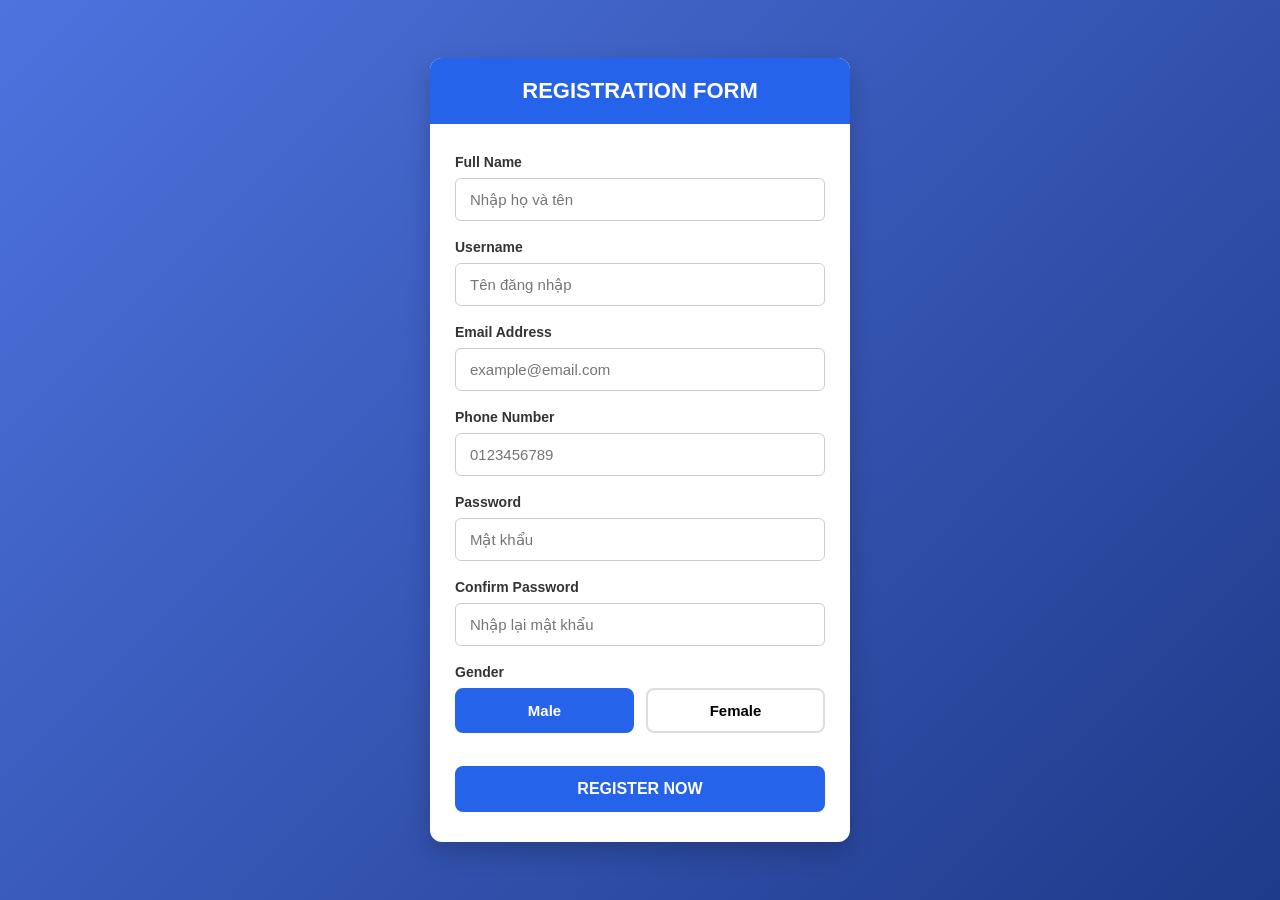
==== day6/index2.html @ 35091886 "buoi5" ====
<!doctype html>
<html lang="vi">
  <head>
    <meta charset="UTF-8" />
    <meta name="viewport" content="width=device-width, initial-scale=1.0" />
    <title>Registration Form</title>
    <style>
      * {
        margin: 0;
        padding: 0;
        box-sizing: border-box;
      }

      body {
        font-family: "Segoe UI", Arial, sans-serif;
        background: linear-gradient(135deg, #4e73df, #1e3a8a);
        height: 100vh;
        display: flex;
        align-items: center;
        justify-content: center;
      }

      .form-container {
        background: white;
        width: 100%;
        max-width: 420px;
        border-radius: 12px;
        overflow: hidden;
        box-shadow: 0 10px 25px rgba(0, 0, 0, 0.2);
      }

      .header {
        background: #2563eb;
        color: white;
        text-align: center;
        padding: 20px 0;
        font-size: 22px;
        font-weight: bold;
      }

      .form-content {
        padding: 30px 25px;
      }

      .form-group {
        margin-bottom: 18px;
      }

      label {
        display: block;
        margin-bottom: 8px;
        font-weight: 600;
        color: #333;
        font-size: 14px;
      }

      input {
        width: 100%;
        padding: 12px 14px;
        border: 1px solid #ccc;
        border-radius: 6px;
        font-size: 15px;
      }

      input:focus {
        outline: none;
        border-color: #2563eb;
        box-shadow: 0 0 0 3px rgba(37, 99, 235, 0.2);
      }

      /* Gender Buttons */
      .gender-buttons {
        display: flex;
        gap: 12px;
      }

      .gender-btn {
        flex: 1;
        padding: 12px;
        text-align: center;
        border: 2px solid #ddd;
        border-radius: 8px;
        font-size: 15px;
        font-weight: 600;
        cursor: pointer;
        transition: all 0.3s;
        background: white;
      }

      .gender-btn.active {
        background: #2563eb;
        color: white;
        border-color: #2563eb;
      }

      button.register-btn {
        width: 100%;
        padding: 14px;
        background: #2563eb;
        color: white;
        border: none;
        border-radius: 8px;
        font-size: 16px;
        font-weight: bold;
        cursor: pointer;
        margin-top: 15px;
      }

      button.register-btn:hover {
        background: #1e40af;
      }
    </style>
  </head>
  <body>
    <div class="form-container">
      <div class="header">REGISTRATION FORM</div>

      <div class="form-content">
        <form>
          <div class="form-group">
            <label>Full Name</label>
            <input type="text" placeholder="Nhập họ và tên" required />
          </div>

          <div class="form-group">
            <label>Username</label>
            <input type="text" placeholder="Tên đăng nhập" required />
          </div>

          <div class="form-group">
            <label>Email Address</label>
            <input type="email" placeholder="example@email.com" required />
          </div>

          <div class="form-group">
            <label>Phone Number</label>
            <input type="tel" placeholder="0123456789" required />
          </div>

          <div class="form-group">
            <label>Password</label>
            <input type="password" placeholder="Mật khẩu" required />
          </div>

          <div class="form-group">
            <label>Confirm Password</label>
            <input type="password" placeholder="Nhập lại mật khẩu" required />
          </div>

          <div class="form-group">
            <label>Gender</label>
            <div class="gender-buttons">
              <div class="gender-btn active" data-gender="male">Male</div>
              <div class="gender-btn" data-gender="female">Female</div>
            </div>
            <input type="hidden" id="selected-gender" value="male" />
          </div>

          <button type="submit" class="register-btn">REGISTER NOW</button>
        </form>
      </div>
    </div>

    <script>
      // Xử lý click gender button
      const buttons = document.querySelectorAll(".gender-btn");
      const hiddenInput = document.getElementById("selected-gender");

      buttons.forEach((btn) => {
        btn.addEventListener("click", () => {
          buttons.forEach((b) => b.classList.remove("active"));
          btn.classList.add("active");
          hiddenInput.value = btn.dataset.gender;
        });
      });
    </script>
  </body>
</html>
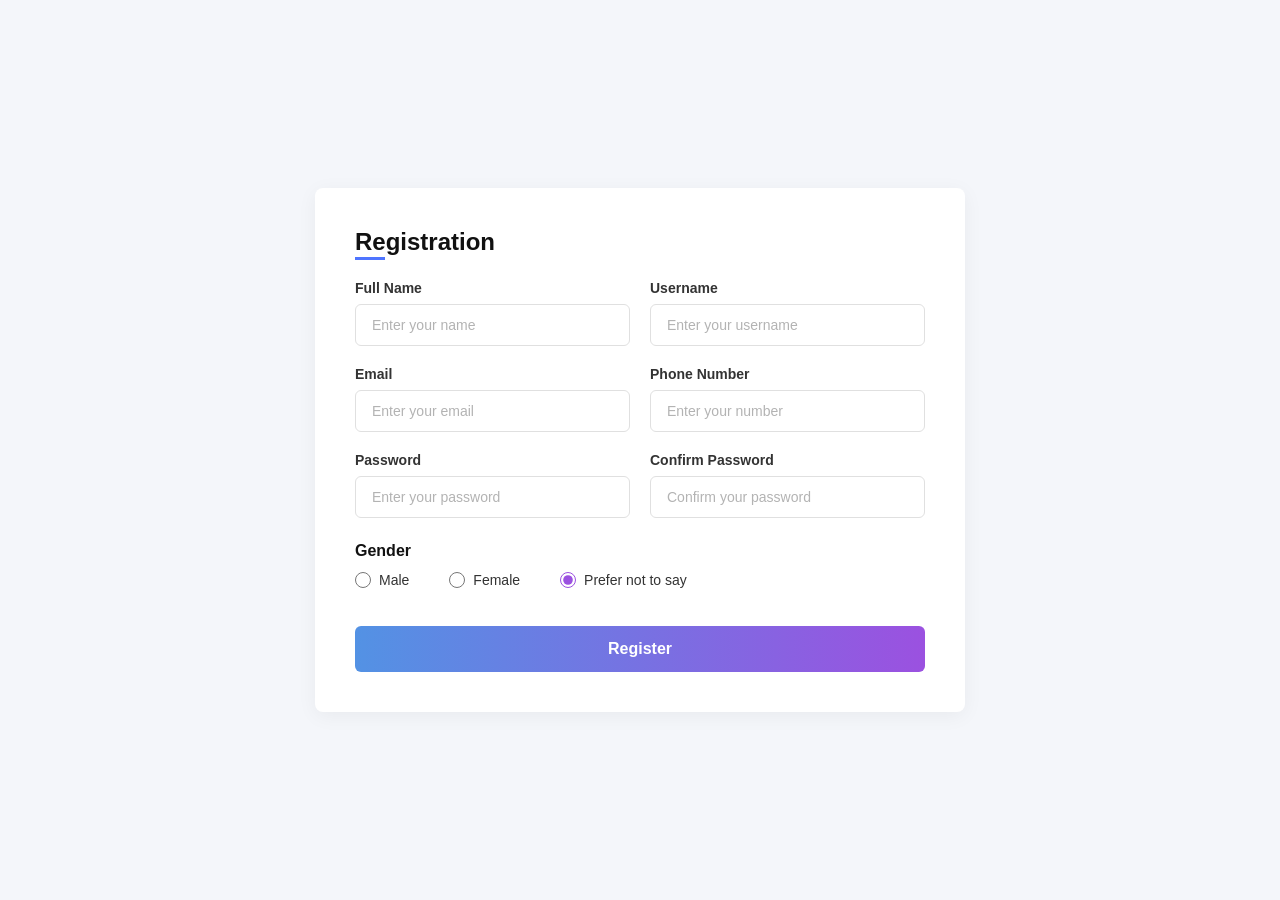
==== commit 9f455369: "setup" ====
--- a/day6/index2.html
+++ b/day6/index2.html
@@ -6,173 +6,239 @@
     <title>Registration Form</title>
     <style>
       * {
+        box-sizing: border-box;
         margin: 0;
         padding: 0;
-        box-sizing: border-box;
+        font-family: "Segoe UI", Tahoma, Geneva, Verdana, sans-serif;
       }
 
       body {
-        font-family: "Segoe UI", Arial, sans-serif;
-        background: linear-gradient(135deg, #4e73df, #1e3a8a);
-        height: 100vh;
-        display: flex;
+        background-color: #f4f6fa;
+        display: flex;
+        justify-content: center;
         align-items: center;
-        justify-content: center;
-      }
-
-      .form-container {
-        background: white;
+        min-height: 100vh;
+      }
+
+      .container {
+        background-color: #ffffff;
+        padding: 40px;
+        border-radius: 8px;
+        box-shadow: 0 4px 20px rgba(0, 0, 0, 0.05);
         width: 100%;
-        max-width: 420px;
-        border-radius: 12px;
-        overflow: hidden;
-        box-shadow: 0 10px 25px rgba(0, 0, 0, 0.2);
-      }
-
-      .header {
-        background: #2563eb;
+        max-width: 650px;
+      }
+
+      h2 {
+        font-size: 24px;
+        color: #111;
+        margin-bottom: 24px;
+        position: relative;
+        display: inline-block;
+      }
+
+      h2::after {
+        content: "";
+        position: absolute;
+        left: 0;
+        bottom: -4px;
+        width: 30px;
+        height: 3px;
+        background-color: #4f75ff;
+      }
+
+      .form-grid {
+        display: grid;
+        grid-template-columns: 1fr 1fr;
+        gap: 20px;
+        margin-bottom: 24px;
+      }
+
+      .form-group {
+        display: flex;
+        flex-direction: column;
+      }
+
+      label {
+        font-weight: 600;
+        font-size: 14px;
+        color: #333;
+        margin-bottom: 8px;
+      }
+
+      input[type="text"],
+      input[type="email"],
+      input[type="password"],
+      input[type="tel"] {
+        padding: 12px 16px;
+        border: 1px solid #e0e0e0;
+        border-radius: 6px;
+        font-size: 14px;
+        color: #333;
+        outline: none;
+        transition: border-color 0.2s;
+      }
+
+      input::placeholder {
+        color: #b3b3b3;
+      }
+
+      input:focus {
+        border-color: #9b51e0;
+      }
+
+      .gender-section {
+        margin-bottom: 30px;
+      }
+
+      .gender-title {
+        font-weight: 600;
+        font-size: 16px;
+        color: #111;
+        margin-bottom: 12px;
+      }
+
+      .gender-options {
+        display: flex;
+        gap: 40px;
+      }
+
+      .gender-label {
+        display: flex;
+        align-items: center;
+        font-size: 14px;
+        color: #333;
+        cursor: pointer;
+        font-weight: 400;
+      }
+
+      .gender-label input {
+        margin-right: 8px;
+        accent-color: #9b51e0; /* Màu tím cho radio button giống ảnh */
+        width: 16px;
+        height: 16px;
+      }
+
+      .btn-register {
+        width: 100%;
+        padding: 14px;
+        border: none;
+        border-radius: 6px;
         color: white;
-        text-align: center;
-        padding: 20px 0;
-        font-size: 22px;
-        font-weight: bold;
-      }
-
-      .form-content {
-        padding: 30px 25px;
-      }
-
-      .form-group {
-        margin-bottom: 18px;
-      }
-
-      label {
-        display: block;
-        margin-bottom: 8px;
-        font-weight: 600;
-        color: #333;
-        font-size: 14px;
-      }
-
-      input {
-        width: 100%;
-        padding: 12px 14px;
-        border: 1px solid #ccc;
-        border-radius: 6px;
-        font-size: 15px;
-      }
-
-      input:focus {
-        outline: none;
-        border-color: #2563eb;
-        box-shadow: 0 0 0 3px rgba(37, 99, 235, 0.2);
-      }
-
-      /* Gender Buttons */
-      .gender-buttons {
-        display: flex;
-        gap: 12px;
-      }
-
-      .gender-btn {
-        flex: 1;
-        padding: 12px;
-        text-align: center;
-        border: 2px solid #ddd;
-        border-radius: 8px;
-        font-size: 15px;
+        font-size: 16px;
         font-weight: 600;
         cursor: pointer;
-        transition: all 0.3s;
-        background: white;
-      }
-
-      .gender-btn.active {
-        background: #2563eb;
-        color: white;
-        border-color: #2563eb;
-      }
-
-      button.register-btn {
-        width: 100%;
-        padding: 14px;
-        background: #2563eb;
-        color: white;
-        border: none;
-        border-radius: 8px;
-        font-size: 16px;
-        font-weight: bold;
-        cursor: pointer;
-        margin-top: 15px;
-      }
-
-      button.register-btn:hover {
-        background: #1e40af;
+        /* Gradient màu xanh sang tím chuẩn theo ảnh */
+        background: linear-gradient(90deg, #5392e4 0%, #9b51e0 100%);
+        transition: opacity 0.2s;
+      }
+
+      .btn-register:hover {
+        opacity: 0.9;
+      }
+
+      /* Responsive cho màn hình điện thoại */
+      @media (max-width: 600px) {
+        .form-grid {
+          grid-template-columns: 1fr;
+          gap: 15px;
+        }
+        .gender-options {
+          flex-direction: column;
+          gap: 12px;
+        }
+        .container {
+          padding: 20px;
+          margin: 15px;
+        }
       }
     </style>
   </head>
   <body>
-    <div class="form-container">
-      <div class="header">REGISTRATION FORM</div>
-
-      <div class="form-content">
-        <form>
-          <div class="form-group">
-            <label>Full Name</label>
-            <input type="text" placeholder="Nhập họ và tên" required />
-          </div>
-
-          <div class="form-group">
-            <label>Username</label>
-            <input type="text" placeholder="Tên đăng nhập" required />
-          </div>
-
-          <div class="form-group">
-            <label>Email Address</label>
-            <input type="email" placeholder="example@email.com" required />
-          </div>
-
-          <div class="form-group">
-            <label>Phone Number</label>
-            <input type="tel" placeholder="0123456789" required />
-          </div>
-
-          <div class="form-group">
-            <label>Password</label>
-            <input type="password" placeholder="Mật khẩu" required />
-          </div>
-
-          <div class="form-group">
-            <label>Confirm Password</label>
-            <input type="password" placeholder="Nhập lại mật khẩu" required />
-          </div>
-
-          <div class="form-group">
-            <label>Gender</label>
-            <div class="gender-buttons">
-              <div class="gender-btn active" data-gender="male">Male</div>
-              <div class="gender-btn" data-gender="female">Female</div>
-            </div>
-            <input type="hidden" id="selected-gender" value="male" />
-          </div>
-
-          <button type="submit" class="register-btn">REGISTER NOW</button>
-        </form>
-      </div>
+    <div class="container">
+      <h2>Registration</h2>
+
+      <form action="#" method="POST">
+        <div class="form-grid">
+          <div class="form-group">
+            <label for="fullname">Full Name</label>
+            <input
+              type="text"
+              id="fullname"
+              placeholder="Enter your name"
+              required
+            />
+          </div>
+
+          <div class="form-group">
+            <label for="username">Username</label>
+            <input
+              type="text"
+              id="username"
+              placeholder="Enter your username"
+              required
+            />
+          </div>
+
+          <div class="form-group">
+            <label for="email">Email</label>
+            <input
+              type="email"
+              id="email"
+              placeholder="Enter your email"
+              required
+            />
+          </div>
+
+          <div class="form-group">
+            <label for="phone">Phone Number</label>
+            <input
+              type="tel"
+              id="phone"
+              placeholder="Enter your number"
+              required
+            />
+          </div>
+
+          <div class="form-group">
+            <label for="password">Password</label>
+            <input
+              type="password"
+              id="password"
+              placeholder="Enter your password"
+              required
+            />
+          </div>
+
+          <div class="form-group">
+            <label for="confirm-password">Confirm Password</label>
+            <input
+              type="password"
+              id="confirm-password"
+              placeholder="Confirm your password"
+              required
+            />
+          </div>
+        </div>
+
+        <div class="gender-section">
+          <div class="gender-title">Gender</div>
+          <div class="gender-options">
+            <label class="gender-label">
+              <input type="radio" name="gender" value="male" /> Male
+            </label>
+            <label class="gender-label">
+              <input type="radio" name="gender" value="female" /> Female
+            </label>
+            <label class="gender-label">
+              <input type="radio" name="gender" value="other" checked /> Prefer
+              not to say
+            </label>
+          </div>
+        </div>
+
+        <button type="submit" class="btn-register">Register</button>
+      </form>
     </div>
-
-    <script>
-      // Xử lý click gender button
-      const buttons = document.querySelectorAll(".gender-btn");
-      const hiddenInput = document.getElementById("selected-gender");
-
-      buttons.forEach((btn) => {
-        btn.addEventListener("click", () => {
-          buttons.forEach((b) => b.classList.remove("active"));
-          btn.classList.add("active");
-          hiddenInput.value = btn.dataset.gender;
-        });
-      });
-    </script>
   </body>
 </html>
